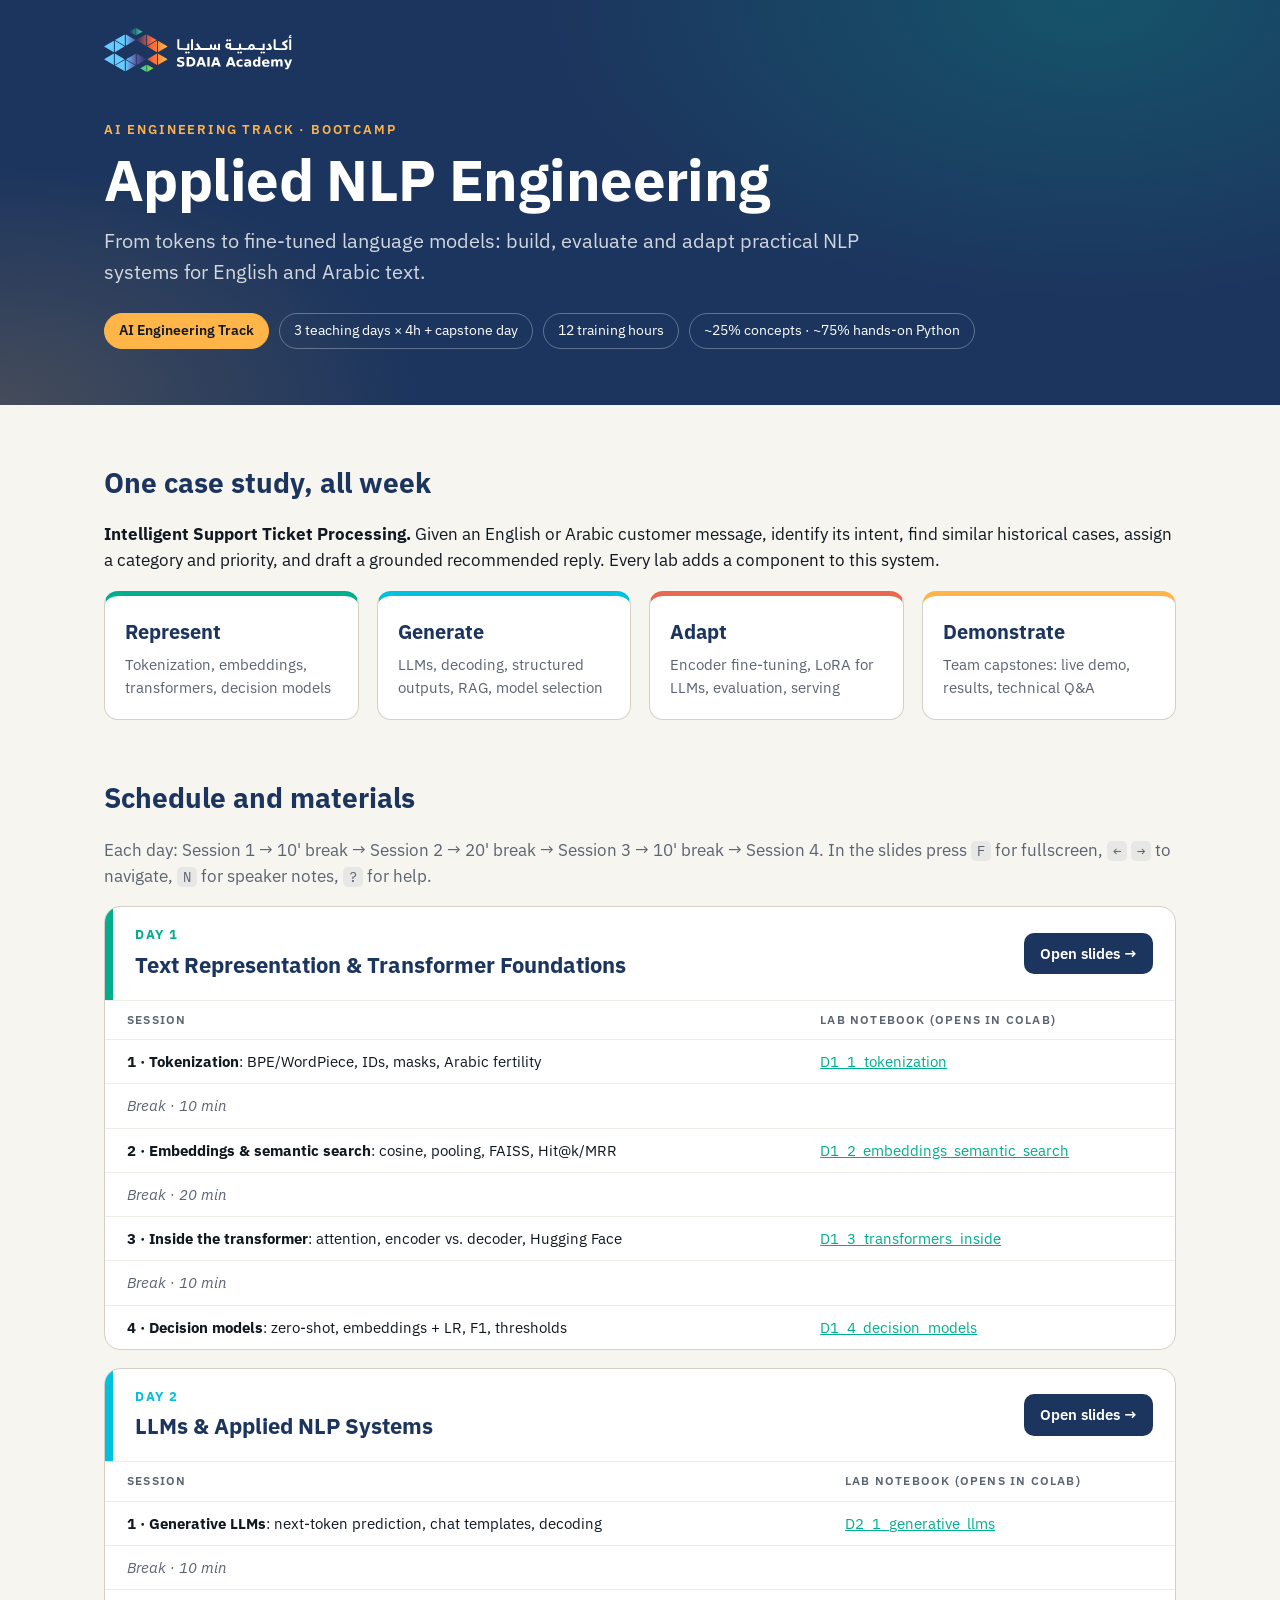
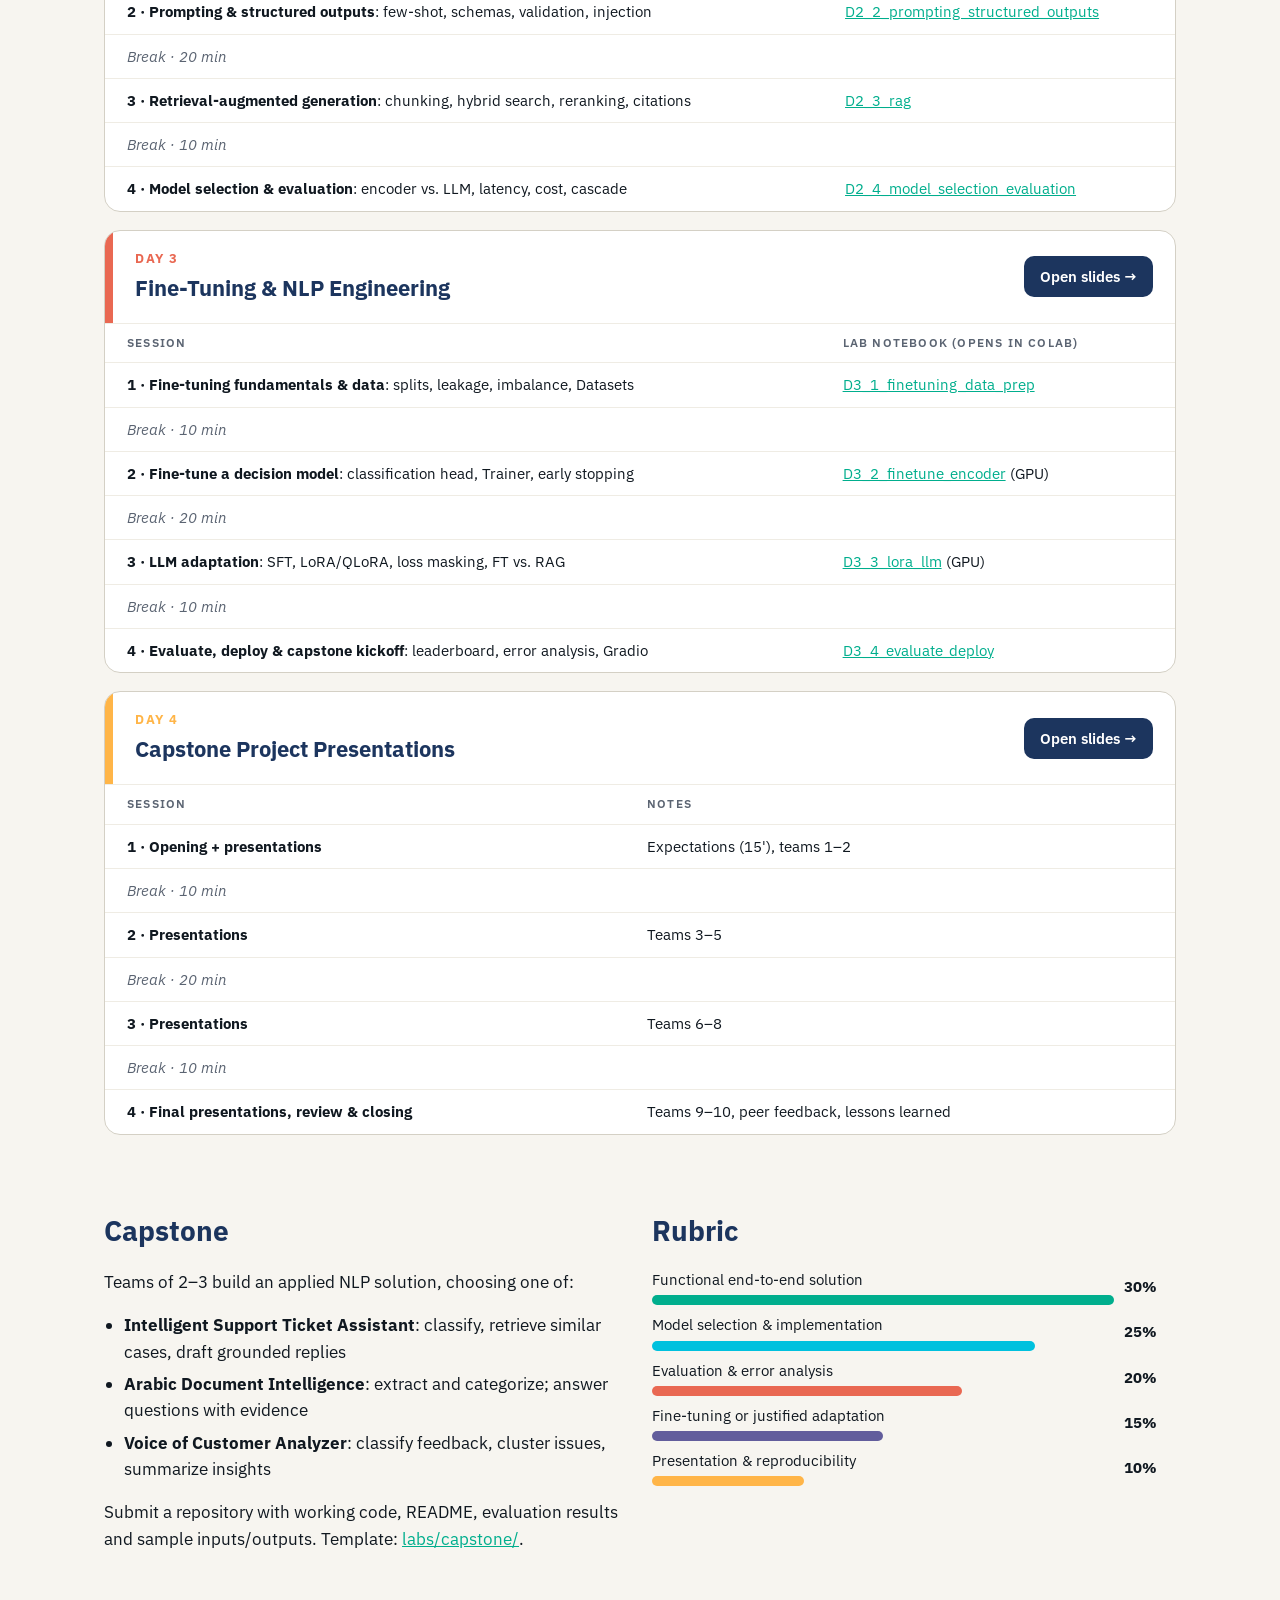
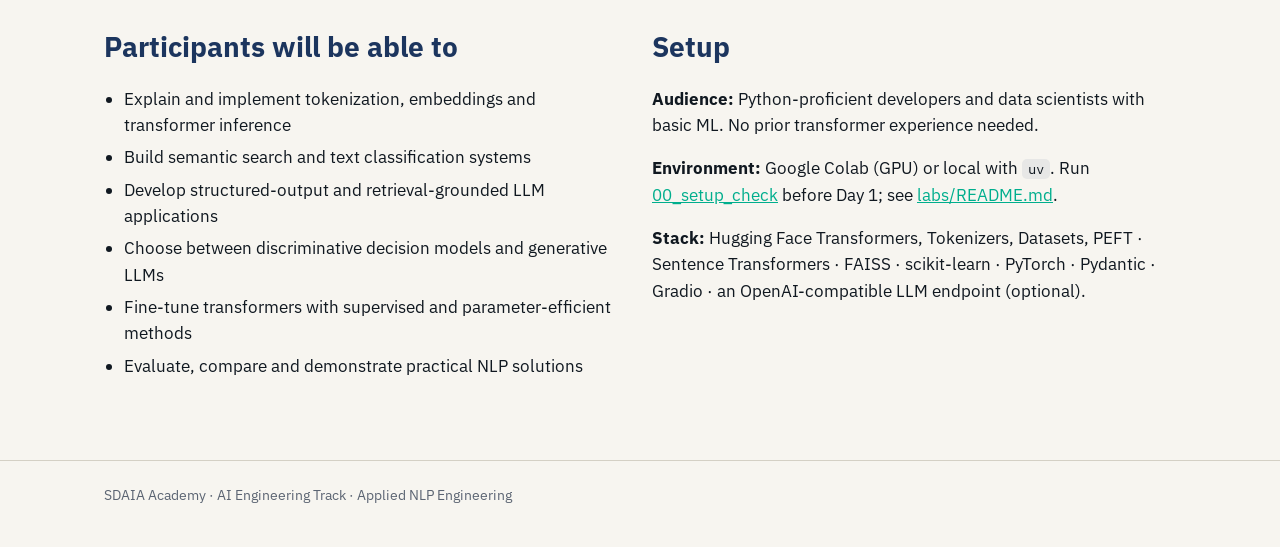
==== index.html @ 2f226b3b "Add Applied NLP bootcamp: slides, course page, labs infrastructure - Course page (index.html) with s" ====
<!doctype html>
<html lang="en">
<head>
<meta charset="utf-8">
<meta name="viewport" content="width=device-width, initial-scale=1">
<title>Applied NLP Engineering</title>
<link rel="icon" href="assets/img/academy.svg">
<link rel="preconnect" href="https://fonts.googleapis.com">
<link rel="preconnect" href="https://fonts.gstatic.com" crossorigin>
<link href="https://fonts.googleapis.com/css2?family=IBM+Plex+Mono:wght@400;600&family=IBM+Plex+Sans+Arabic:wght@400;600;700&family=IBM+Plex+Sans:wght@400;600;700&display=swap" rel="stylesheet">
<style>
  :root {
    --navy: #1c355e; --teal: #00ae8d; --coral: #e96852; --cyan: #00c1de; --amber: #ffb548; --purple: #625d9c;
    --ink: #101820; --paper: #f7f5f0; --paper-2: #efece4; --line: #d4d0c5; --muted: #5b6472;
    --font: "IBM Plex Sans", "IBM Plex Sans Arabic", system-ui, sans-serif; --mono: "IBM Plex Mono", ui-monospace, monospace;
  }
  * { box-sizing: border-box; }
  body { margin: 0; background: var(--paper); color: var(--ink); font: 17px/1.55 var(--font); }
  a { color: var(--teal); }
  .wrap { max-width: 1120px; margin: 0 auto; padding: 0 24px; }
  header {
    background: radial-gradient(900px 500px at 85% 0%, rgba(0,174,141,.25), transparent 60%),
                radial-gradient(700px 400px at 0% 100%, rgba(255,181,72,.18), transparent 60%), var(--navy);
    color: #fff; padding: 28px 0 56px;
  }
  .logo { height: 44px; color: #fff; display: flex; }
  .logo svg { height: 100%; width: auto; }
  .kicker { font-size: 13px; letter-spacing: .14em; text-transform: uppercase; font-weight: 600; color: var(--amber); margin: 48px 0 10px; }
  h1 { font-size: clamp(34px, 6vw, 58px); line-height: 1.05; margin: 0 0 14px; letter-spacing: -.01em; }
  header p { color: rgba(255,255,255,.8); font-size: 20px; max-width: 760px; margin: 0; }
  .meta { display: flex; flex-wrap: wrap; gap: 10px; margin-top: 26px; }
  .meta span { font-size: 14px; padding: 6px 14px; border-radius: 999px; border: 1px solid rgba(255,255,255,.3); }
  .meta span.track { background: var(--amber); color: var(--ink); border-color: var(--amber); font-weight: 600; }
  h2 { color: var(--navy); font-size: 28px; margin: 56px 0 16px; }
  h3 { color: var(--navy); margin: 0 0 6px; font-size: 20px; }
  .grid { display: grid; gap: 18px; grid-template-columns: repeat(auto-fit, minmax(240px, 1fr)); }
  .card { background: #fff; border: 1px solid var(--line); border-top: 5px solid var(--c, var(--navy)); border-radius: 14px; padding: 20px; }
  .card p { margin: 0; color: var(--muted); font-size: 15px; }
  .day { background: #fff; border: 1px solid var(--line); border-radius: 16px; margin-bottom: 18px; overflow: hidden; }
  .day-head { display: flex; flex-wrap: wrap; justify-content: space-between; align-items: center; gap: 12px; padding: 18px 22px; border-left: 8px solid var(--c); }
  .day-head .t { font-size: 13px; letter-spacing: .12em; text-transform: uppercase; color: var(--c); font-weight: 700; }
  .day-head h3 { font-size: 22px; margin: 2px 0 0; }
  .btn { display: inline-block; text-decoration: none; background: var(--navy); color: #fff; padding: 9px 16px; border-radius: 10px; font-weight: 600; font-size: 15px; }
  .btn:hover { background: #142846; }
  table { width: 100%; border-collapse: collapse; font-size: 15px; }
  td, th { padding: 10px 22px; border-top: 1px solid var(--paper-2); text-align: left; vertical-align: top; }
  th { font-size: 12px; letter-spacing: .1em; text-transform: uppercase; color: var(--muted); font-weight: 600; }
    td.brk { color: var(--muted); font-style: italic; }
  code { font-family: var(--mono); font-size: 13.5px; background: rgba(28,53,94,.07); padding: 1px 6px; border-radius: 5px; }
  .two { display: grid; gap: 24px; grid-template-columns: repeat(auto-fit, minmax(300px, 1fr)); }
  ul { padding-left: 20px; } li { margin-bottom: 6px; }
  .bar { display: grid; grid-template-columns: 1fr 52px; gap: 10px; align-items: center; margin-bottom: 8px; font-size: 15px; }
  .bar i { display: block; height: 10px; border-radius: 5px; background: var(--c, var(--teal)); width: var(--w); margin-top: 4px; }
  footer { margin: 64px 0 0; padding: 24px 0 40px; border-top: 1px solid var(--line); color: var(--muted); font-size: 14px; }
  .scroll { overflow-x: auto; }
  @media (max-width: 640px) { td, th { padding: 9px 12px; } .day-head { padding: 16px; } }
</style>
</head>
<body>
<header>
  <div class="wrap">
    <div class="logo" id="logo"></div>
    <div class="kicker">AI Engineering Track · Bootcamp</div>
    <h1>Applied NLP Engineering</h1>
    <p>From tokens to fine-tuned language models: build, evaluate and adapt practical NLP systems for English and Arabic text.</p>
    <div class="meta">
      <span class="track">AI Engineering Track</span>
      <span>3 teaching days × 4h + capstone day</span>
      <span>12 training hours</span>
      <span>~25% concepts · ~75% hands-on Python</span>
    </div>
  </div>
</header>

<main class="wrap">
  <h2>One case study, all week</h2>
  <p><b>Intelligent Support Ticket Processing.</b> Given an English or Arabic customer message, identify its intent, find similar historical cases, assign a category and priority, and draft a grounded recommended reply. Every lab adds a component to this system.</p>
  <div class="grid">
    <div class="card" style="--c:var(--teal)"><h3>Represent</h3><p>Tokenization, embeddings, transformers, decision models</p></div>
    <div class="card" style="--c:var(--cyan)"><h3>Generate</h3><p>LLMs, decoding, structured outputs, RAG, model selection</p></div>
    <div class="card" style="--c:var(--coral)"><h3>Adapt</h3><p>Encoder fine-tuning, LoRA for LLMs, evaluation, serving</p></div>
    <div class="card" style="--c:var(--amber)"><h3>Demonstrate</h3><p>Team capstones: live demo, results, technical Q&amp;A</p></div>
  </div>

  <h2>Schedule and materials</h2>
  <p style="color:var(--muted)">Each day: Session 1 → 10' break → Session 2 → 20' break → Session 3 → 10' break → Session 4. In the slides press <code>F</code> for fullscreen, <code>←</code> <code>→</code> to navigate, <code>N</code> for speaker notes, <code>?</code> for help.</p>

  <div class="day">
    <div class="day-head" style="--c:var(--teal)"><div><div class="t">Day 1</div><h3>Text Representation &amp; Transformer Foundations</h3></div><a class="btn" href="slides/day1.html">Open slides →</a></div>
    <div class="scroll"><table>
      <tr><th>Session</th><th>Lab notebook (opens in Colab)</th></tr>
      <tr><td><b>1 · Tokenization</b>: BPE/WordPiece, IDs, masks, Arabic fertility</td><td><a href="https://colab.research.google.com/github/SDAIAAcademy/applied-nlp/blob/main/labs/D1_1_tokenization.ipynb">D1_1_tokenization</a></td></tr>
      <tr><td class="brk" colspan="2">Break · 10 min</td></tr>
      <tr><td><b>2 · Embeddings &amp; semantic search</b>: cosine, pooling, FAISS, Hit@k/MRR</td><td><a href="https://colab.research.google.com/github/SDAIAAcademy/applied-nlp/blob/main/labs/D1_2_embeddings_semantic_search.ipynb">D1_2_embeddings_semantic_search</a></td></tr>
      <tr><td class="brk" colspan="2">Break · 20 min</td></tr>
      <tr><td><b>3 · Inside the transformer</b>: attention, encoder vs. decoder, Hugging Face</td><td><a href="https://colab.research.google.com/github/SDAIAAcademy/applied-nlp/blob/main/labs/D1_3_transformers_inside.ipynb">D1_3_transformers_inside</a></td></tr>
      <tr><td class="brk" colspan="2">Break · 10 min</td></tr>
      <tr><td><b>4 · Decision models</b>: zero-shot, embeddings + LR, F1, thresholds</td><td><a href="https://colab.research.google.com/github/SDAIAAcademy/applied-nlp/blob/main/labs/D1_4_decision_models.ipynb">D1_4_decision_models</a></td></tr>
    </table></div>
  </div>

  <div class="day">
    <div class="day-head" style="--c:var(--cyan)"><div><div class="t">Day 2</div><h3>LLMs &amp; Applied NLP Systems</h3></div><a class="btn" href="slides/day2.html">Open slides →</a></div>
    <div class="scroll"><table>
      <tr><th>Session</th><th>Lab notebook (opens in Colab)</th></tr>
      <tr><td><b>1 · Generative LLMs</b>: next-token prediction, chat templates, decoding</td><td><a href="https://colab.research.google.com/github/SDAIAAcademy/applied-nlp/blob/main/labs/D2_1_generative_llms.ipynb">D2_1_generative_llms</a></td></tr>
      <tr><td class="brk" colspan="2">Break · 10 min</td></tr>
      <tr><td><b>2 · Prompting &amp; structured outputs</b>: few-shot, schemas, validation, injection</td><td><a href="https://colab.research.google.com/github/SDAIAAcademy/applied-nlp/blob/main/labs/D2_2_prompting_structured_outputs.ipynb">D2_2_prompting_structured_outputs</a></td></tr>
      <tr><td class="brk" colspan="2">Break · 20 min</td></tr>
      <tr><td><b>3 · Retrieval-augmented generation</b>: chunking, hybrid search, reranking, citations</td><td><a href="https://colab.research.google.com/github/SDAIAAcademy/applied-nlp/blob/main/labs/D2_3_rag.ipynb">D2_3_rag</a></td></tr>
      <tr><td class="brk" colspan="2">Break · 10 min</td></tr>
      <tr><td><b>4 · Model selection &amp; evaluation</b>: encoder vs. LLM, latency, cost, cascade</td><td><a href="https://colab.research.google.com/github/SDAIAAcademy/applied-nlp/blob/main/labs/D2_4_model_selection_evaluation.ipynb">D2_4_model_selection_evaluation</a></td></tr>
    </table></div>
  </div>

  <div class="day">
    <div class="day-head" style="--c:var(--coral)"><div><div class="t">Day 3</div><h3>Fine-Tuning &amp; NLP Engineering</h3></div><a class="btn" href="slides/day3.html">Open slides →</a></div>
    <div class="scroll"><table>
      <tr><th>Session</th><th>Lab notebook (opens in Colab)</th></tr>
      <tr><td><b>1 · Fine-tuning fundamentals &amp; data</b>: splits, leakage, imbalance, Datasets</td><td><a href="https://colab.research.google.com/github/SDAIAAcademy/applied-nlp/blob/main/labs/D3_1_finetuning_data_prep.ipynb">D3_1_finetuning_data_prep</a></td></tr>
      <tr><td class="brk" colspan="2">Break · 10 min</td></tr>
      <tr><td><b>2 · Fine-tune a decision model</b>: classification head, Trainer, early stopping</td><td><a href="https://colab.research.google.com/github/SDAIAAcademy/applied-nlp/blob/main/labs/D3_2_finetune_encoder.ipynb">D3_2_finetune_encoder</a> (GPU)</td></tr>
      <tr><td class="brk" colspan="2">Break · 20 min</td></tr>
      <tr><td><b>3 · LLM adaptation</b>: SFT, LoRA/QLoRA, loss masking, FT vs. RAG</td><td><a href="https://colab.research.google.com/github/SDAIAAcademy/applied-nlp/blob/main/labs/D3_3_lora_llm.ipynb">D3_3_lora_llm</a> (GPU)</td></tr>
      <tr><td class="brk" colspan="2">Break · 10 min</td></tr>
      <tr><td><b>4 · Evaluate, deploy &amp; capstone kickoff</b>: leaderboard, error analysis, Gradio</td><td><a href="https://colab.research.google.com/github/SDAIAAcademy/applied-nlp/blob/main/labs/D3_4_evaluate_deploy.ipynb">D3_4_evaluate_deploy</a></td></tr>
    </table></div>
  </div>

  <div class="day">
    <div class="day-head" style="--c:var(--amber)"><div><div class="t">Day 4</div><h3>Capstone Project Presentations</h3></div><a class="btn" href="slides/day4.html">Open slides →</a></div>
    <div class="scroll"><table>
      <tr><th>Session</th><th>Notes</th></tr>
      <tr><td><b>1 · Opening + presentations</b></td><td>Expectations (15'), teams 1–2</td></tr>
      <tr><td class="brk" colspan="2">Break · 10 min</td></tr>
      <tr><td><b>2 · Presentations</b></td><td>Teams 3–5</td></tr>
      <tr><td class="brk" colspan="2">Break · 20 min</td></tr>
      <tr><td><b>3 · Presentations</b></td><td>Teams 6–8</td></tr>
      <tr><td class="brk" colspan="2">Break · 10 min</td></tr>
      <tr><td><b>4 · Final presentations, review &amp; closing</b></td><td>Teams 9–10, peer feedback, lessons learned</td></tr>
    </table></div>
  </div>

  <div class="two">
    <div>
      <h2>Capstone</h2>
      <p>Teams of 2–3 build an applied NLP solution, choosing one of:</p>
      <ul>
        <li><b>Intelligent Support Ticket Assistant</b>: classify, retrieve similar cases, draft grounded replies</li>
        <li><b>Arabic Document Intelligence</b>: extract and categorize; answer questions with evidence</li>
        <li><b>Voice of Customer Analyzer</b>: classify feedback, cluster issues, summarize insights</li>
      </ul>
      <p>Submit a repository with working code, README, evaluation results and sample inputs/outputs. Template: <a href="https://github.com/SDAIAAcademy/applied-nlp/tree/main/labs/capstone">labs/capstone/</a>.</p>
    </div>
    <div>
      <h2>Rubric</h2>
      <div class="bar"><span>Functional end-to-end solution<i style="--w:100%"></i></span><b>30%</b></div>
      <div class="bar"><span>Model selection &amp; implementation<i style="--w:83%;--c:var(--cyan)"></i></span><b>25%</b></div>
      <div class="bar"><span>Evaluation &amp; error analysis<i style="--w:67%;--c:var(--coral)"></i></span><b>20%</b></div>
      <div class="bar"><span>Fine-tuning or justified adaptation<i style="--w:50%;--c:var(--purple)"></i></span><b>15%</b></div>
      <div class="bar"><span>Presentation &amp; reproducibility<i style="--w:33%;--c:var(--amber)"></i></span><b>10%</b></div>
    </div>
  </div>

  <div class="two">
    <div>
      <h2>Participants will be able to</h2>
      <ul>
        <li>Explain and implement tokenization, embeddings and transformer inference</li>
        <li>Build semantic search and text classification systems</li>
        <li>Develop structured-output and retrieval-grounded LLM applications</li>
        <li>Choose between discriminative decision models and generative LLMs</li>
        <li>Fine-tune transformers with supervised and parameter-efficient methods</li>
        <li>Evaluate, compare and demonstrate practical NLP solutions</li>
      </ul>
    </div>
    <div>
      <h2>Setup</h2>
      <p><b>Audience:</b> Python-proficient developers and data scientists with basic ML. No prior transformer experience needed.</p>
      <p><b>Environment:</b> Google Colab (GPU) or local with <code>uv</code>. Run <a href="https://colab.research.google.com/github/SDAIAAcademy/applied-nlp/blob/main/labs/00_setup_check.ipynb">00_setup_check</a> before Day 1; see <a href="https://github.com/SDAIAAcademy/applied-nlp/tree/main/labs#readme">labs/README.md</a>.</p>
      <p><b>Stack:</b> Hugging Face Transformers, Tokenizers, Datasets, PEFT · Sentence Transformers · FAISS · scikit-learn · PyTorch · Pydantic · Gradio · an OpenAI-compatible LLM endpoint (optional).</p>
    </div>
  </div>
</main>
<footer><div class="wrap">SDAIA Academy · AI Engineering Track · Applied NLP Engineering</div></footer>
<script src="assets/logo.js"></script>
<script>document.getElementById('logo').innerHTML = window.ACADEMY_LOGO || 'SDAIA Academy';</script>
</body>
</html>
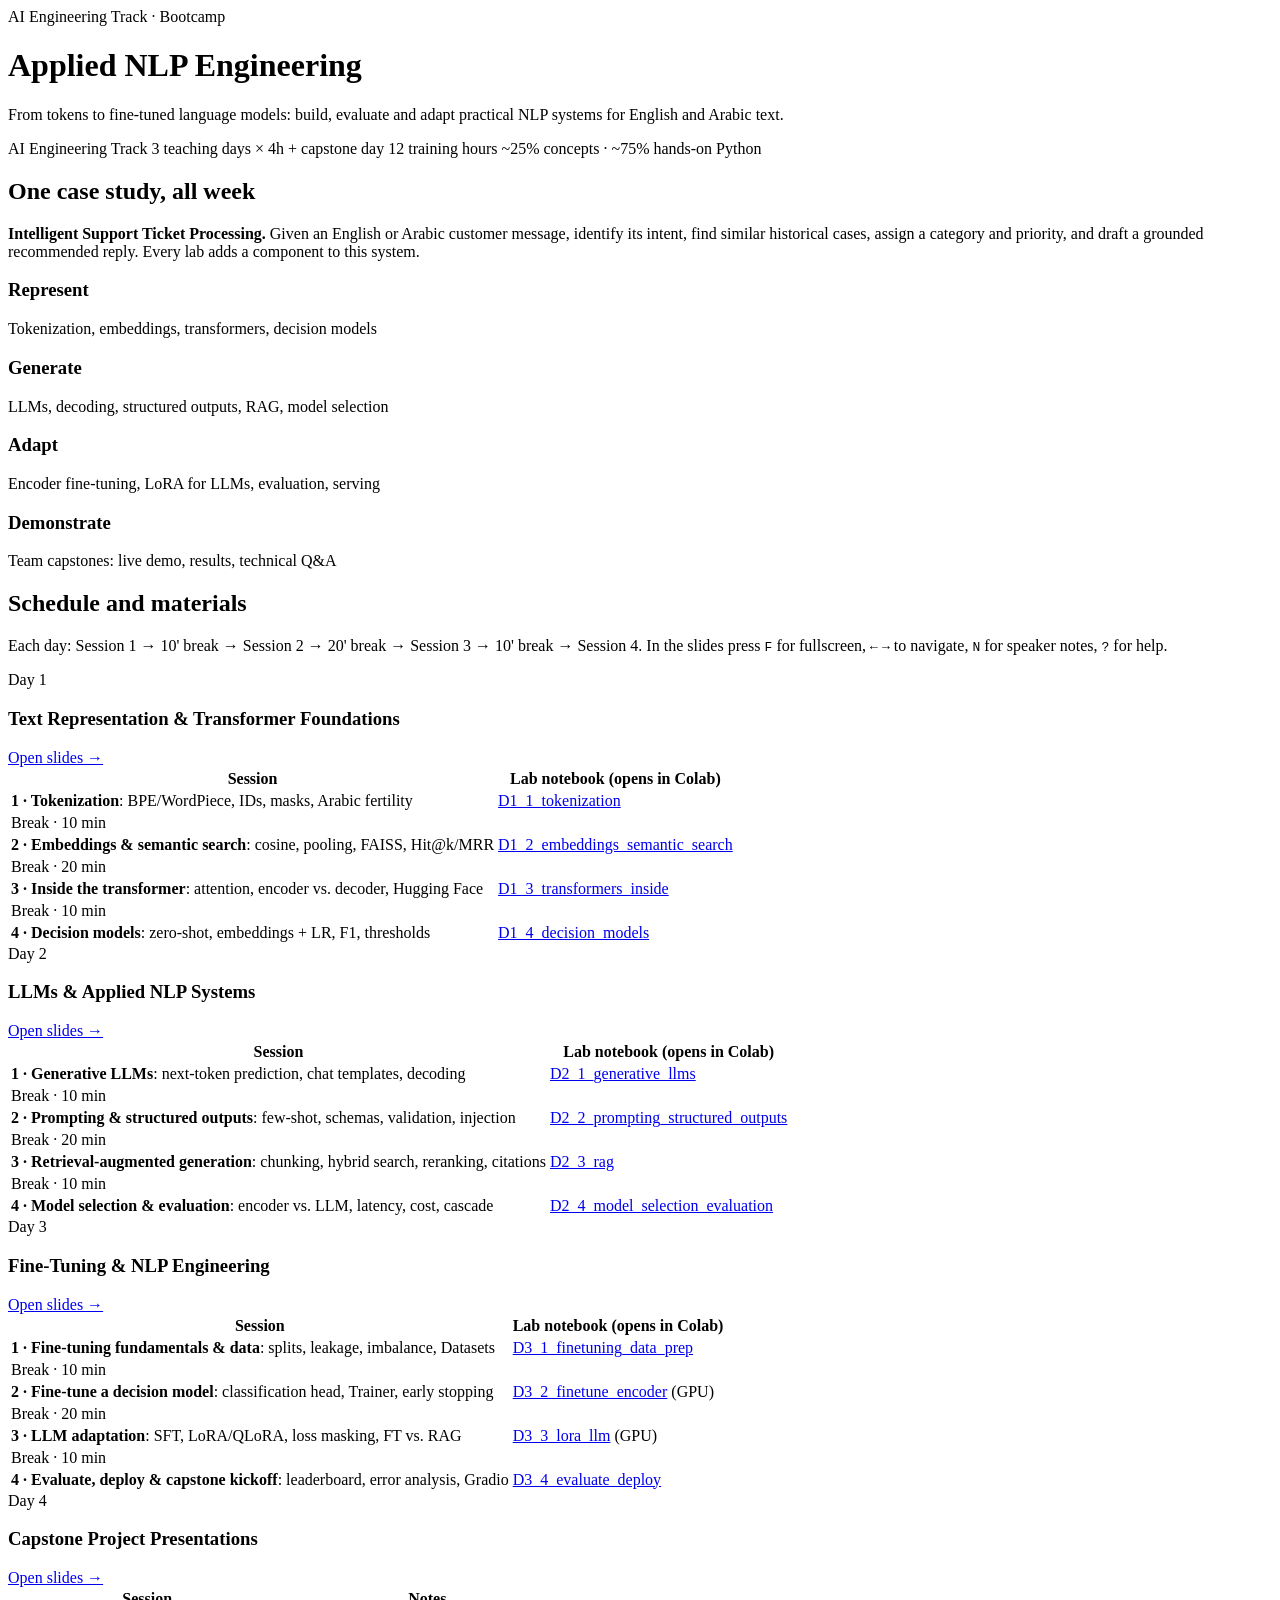
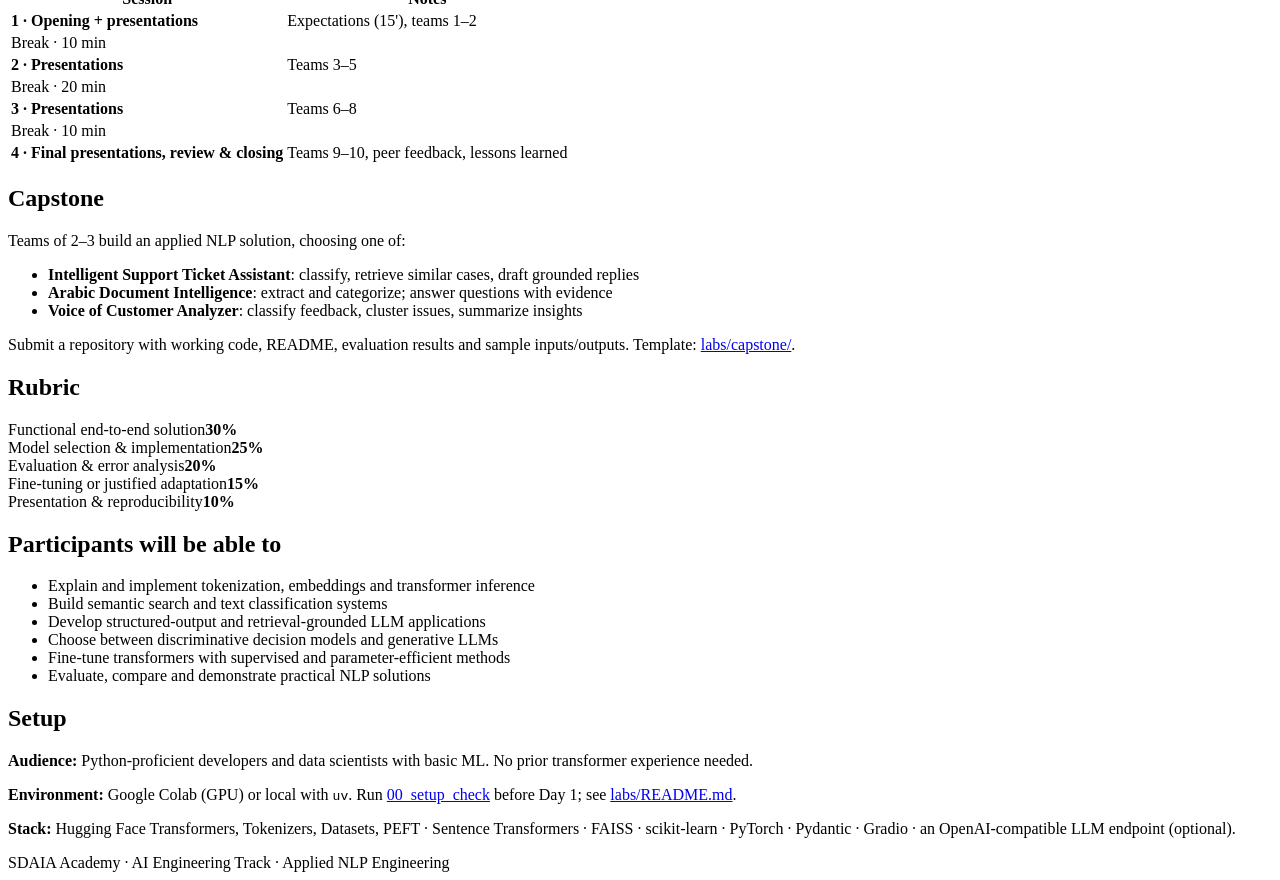
==== commit ba3676a0: "Use the shared SDAIA Academy slide system The decks, the course page and the lab pages now load deck" ====
--- a/index.html
+++ b/index.html
@@ -1,60 +1,11 @@
 <!doctype html>
-<html lang="en">
+<html lang="en" data-track="ai-engineering">
 <head>
 <meta charset="utf-8">
 <meta name="viewport" content="width=device-width, initial-scale=1">
 <title>Applied NLP Engineering</title>
-<link rel="icon" href="assets/img/academy.svg">
-<link rel="preconnect" href="https://fonts.googleapis.com">
-<link rel="preconnect" href="https://fonts.gstatic.com" crossorigin>
-<link href="https://fonts.googleapis.com/css2?family=IBM+Plex+Mono:wght@400;600&family=IBM+Plex+Sans+Arabic:wght@400;600;700&family=IBM+Plex+Sans:wght@400;600;700&display=swap" rel="stylesheet">
-<style>
-  :root {
-    --navy: #1c355e; --teal: #00ae8d; --coral: #e96852; --cyan: #00c1de; --amber: #ffb548; --purple: #625d9c;
-    --ink: #101820; --paper: #f7f5f0; --paper-2: #efece4; --line: #d4d0c5; --muted: #5b6472;
-    --font: "IBM Plex Sans", "IBM Plex Sans Arabic", system-ui, sans-serif; --mono: "IBM Plex Mono", ui-monospace, monospace;
-  }
-  * { box-sizing: border-box; }
-  body { margin: 0; background: var(--paper); color: var(--ink); font: 17px/1.55 var(--font); }
-  a { color: var(--teal); }
-  .wrap { max-width: 1120px; margin: 0 auto; padding: 0 24px; }
-  header {
-    background: radial-gradient(900px 500px at 85% 0%, rgba(0,174,141,.25), transparent 60%),
-                radial-gradient(700px 400px at 0% 100%, rgba(255,181,72,.18), transparent 60%), var(--navy);
-    color: #fff; padding: 28px 0 56px;
-  }
-  .logo { height: 44px; color: #fff; display: flex; }
-  .logo svg { height: 100%; width: auto; }
-  .kicker { font-size: 13px; letter-spacing: .14em; text-transform: uppercase; font-weight: 600; color: var(--amber); margin: 48px 0 10px; }
-  h1 { font-size: clamp(34px, 6vw, 58px); line-height: 1.05; margin: 0 0 14px; letter-spacing: -.01em; }
-  header p { color: rgba(255,255,255,.8); font-size: 20px; max-width: 760px; margin: 0; }
-  .meta { display: flex; flex-wrap: wrap; gap: 10px; margin-top: 26px; }
-  .meta span { font-size: 14px; padding: 6px 14px; border-radius: 999px; border: 1px solid rgba(255,255,255,.3); }
-  .meta span.track { background: var(--amber); color: var(--ink); border-color: var(--amber); font-weight: 600; }
-  h2 { color: var(--navy); font-size: 28px; margin: 56px 0 16px; }
-  h3 { color: var(--navy); margin: 0 0 6px; font-size: 20px; }
-  .grid { display: grid; gap: 18px; grid-template-columns: repeat(auto-fit, minmax(240px, 1fr)); }
-  .card { background: #fff; border: 1px solid var(--line); border-top: 5px solid var(--c, var(--navy)); border-radius: 14px; padding: 20px; }
-  .card p { margin: 0; color: var(--muted); font-size: 15px; }
-  .day { background: #fff; border: 1px solid var(--line); border-radius: 16px; margin-bottom: 18px; overflow: hidden; }
-  .day-head { display: flex; flex-wrap: wrap; justify-content: space-between; align-items: center; gap: 12px; padding: 18px 22px; border-left: 8px solid var(--c); }
-  .day-head .t { font-size: 13px; letter-spacing: .12em; text-transform: uppercase; color: var(--c); font-weight: 700; }
-  .day-head h3 { font-size: 22px; margin: 2px 0 0; }
-  .btn { display: inline-block; text-decoration: none; background: var(--navy); color: #fff; padding: 9px 16px; border-radius: 10px; font-weight: 600; font-size: 15px; }
-  .btn:hover { background: #142846; }
-  table { width: 100%; border-collapse: collapse; font-size: 15px; }
-  td, th { padding: 10px 22px; border-top: 1px solid var(--paper-2); text-align: left; vertical-align: top; }
-  th { font-size: 12px; letter-spacing: .1em; text-transform: uppercase; color: var(--muted); font-weight: 600; }
-    td.brk { color: var(--muted); font-style: italic; }
-  code { font-family: var(--mono); font-size: 13.5px; background: rgba(28,53,94,.07); padding: 1px 6px; border-radius: 5px; }
-  .two { display: grid; gap: 24px; grid-template-columns: repeat(auto-fit, minmax(300px, 1fr)); }
-  ul { padding-left: 20px; } li { margin-bottom: 6px; }
-  .bar { display: grid; grid-template-columns: 1fr 52px; gap: 10px; align-items: center; margin-bottom: 8px; font-size: 15px; }
-  .bar i { display: block; height: 10px; border-radius: 5px; background: var(--c, var(--teal)); width: var(--w); margin-top: 4px; }
-  footer { margin: 64px 0 0; padding: 24px 0 40px; border-top: 1px solid var(--line); color: var(--muted); font-size: 14px; }
-  .scroll { overflow-x: auto; }
-  @media (max-width: 640px) { td, th { padding: 9px 12px; } .day-head { padding: 16px; } }
-</style>
+<link rel="icon" href="https://sdaiaacademy.github.io/slides/img/academy.svg">
+<link rel="stylesheet" href="https://sdaiaacademy.github.io/slides/page.css">
 </head>
 <body>
 <header>
@@ -183,7 +134,6 @@
   </div>
 </main>
 <footer><div class="wrap">SDAIA Academy · AI Engineering Track · Applied NLP Engineering</div></footer>
-<script src="assets/logo.js"></script>
-<script>document.getElementById('logo').innerHTML = window.ACADEMY_LOGO || 'SDAIA Academy';</script>
+<script src="https://sdaiaacademy.github.io/slides/academy.js"></script>
 </body>
 </html>
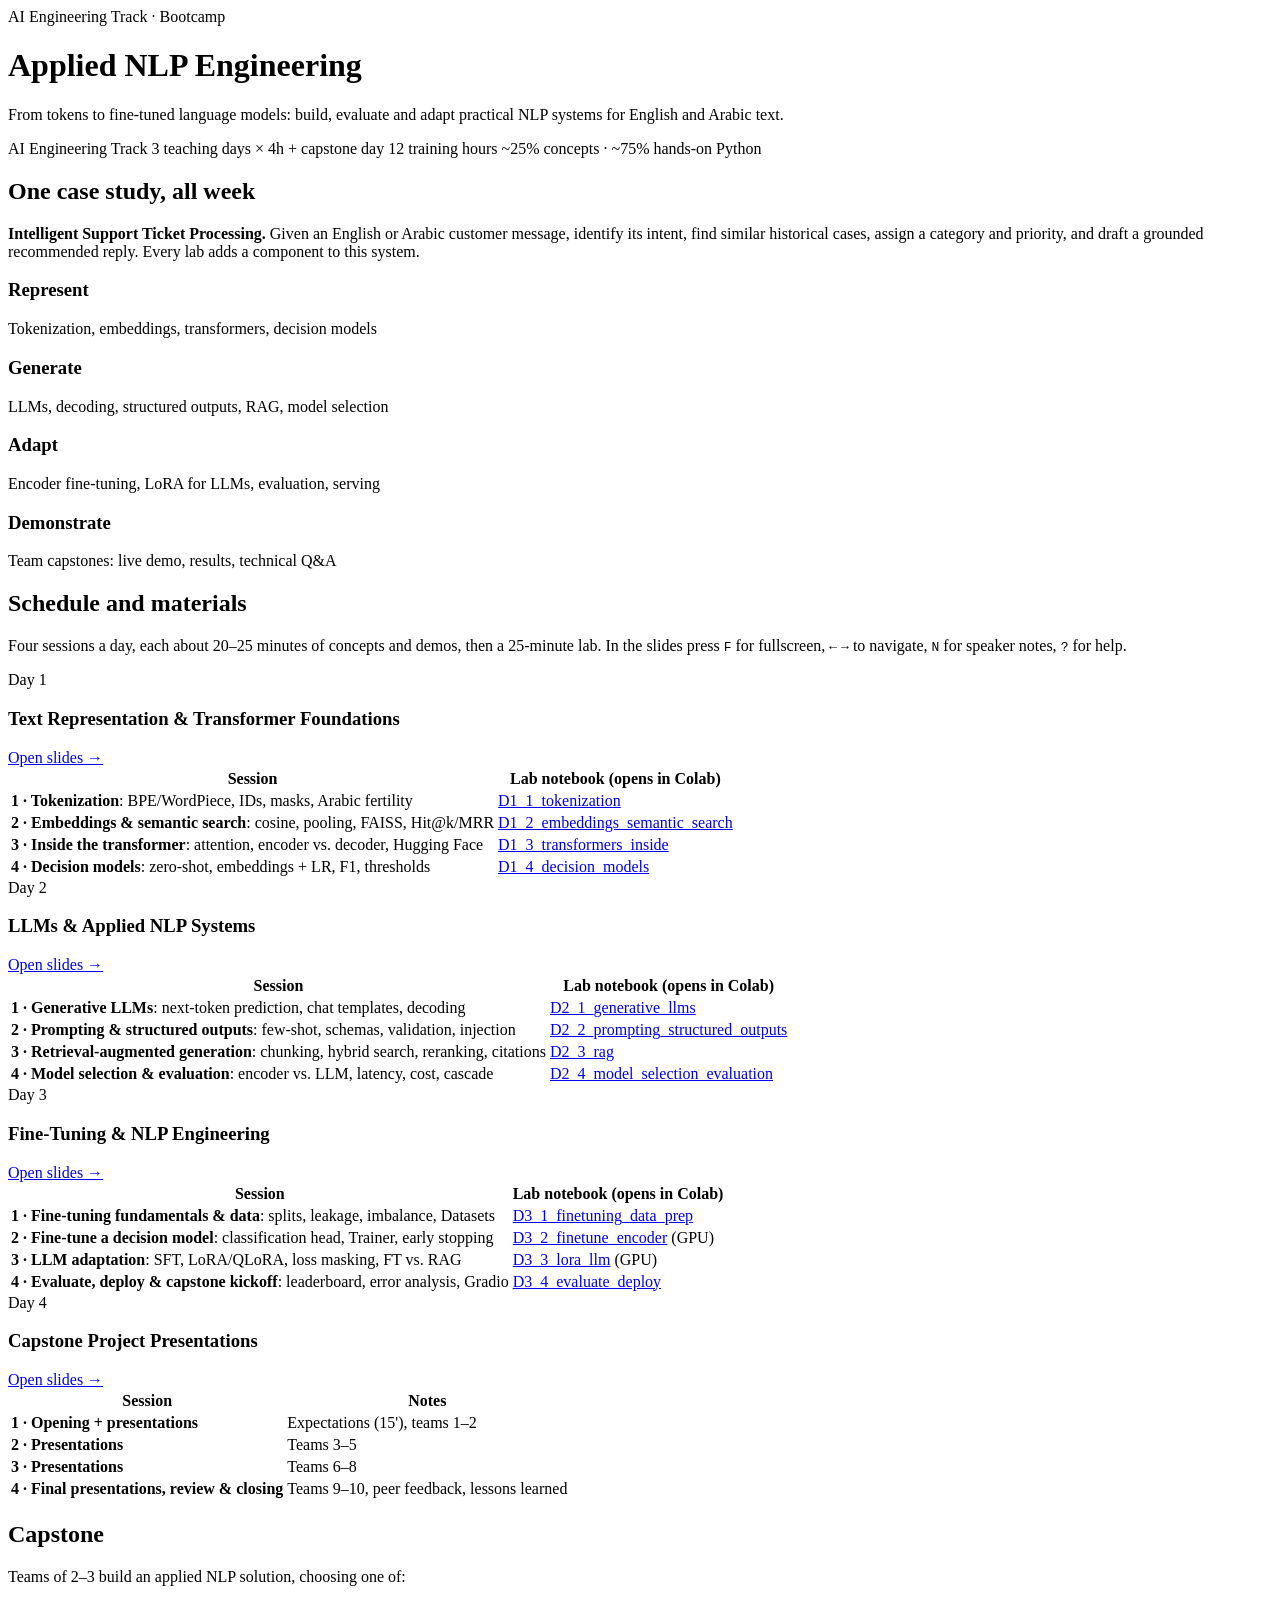
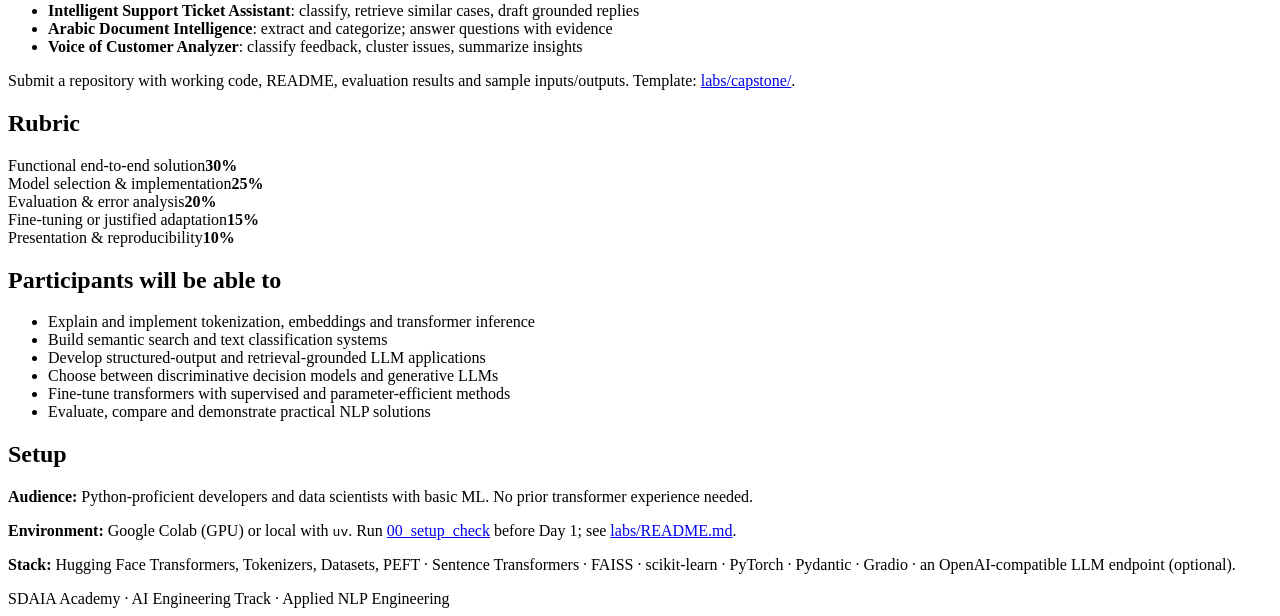
==== commit 74491051: "Course page without break rows or break wording Breaks are called from the deck (B) and no longer ap" ====
--- a/index.html
+++ b/index.html
@@ -4,7 +4,7 @@
 <meta charset="utf-8">
 <meta name="viewport" content="width=device-width, initial-scale=1">
 <title>Applied NLP Engineering</title>
-<link rel="icon" href="https://sdaiaacademy.github.io/slides/img/academy.svg">
+<link rel="icon" href="https://sdaiaacademy.github.io/slides/icon.svg">
 <link rel="stylesheet" href="https://sdaiaacademy.github.io/slides/page.css">
 </head>
 <body>
@@ -34,18 +34,15 @@
   </div>
 
   <h2>Schedule and materials</h2>
-  <p style="color:var(--muted)">Each day: Session 1 → 10' break → Session 2 → 20' break → Session 3 → 10' break → Session 4. In the slides press <code>F</code> for fullscreen, <code>←</code> <code>→</code> to navigate, <code>N</code> for speaker notes, <code>?</code> for help.</p>
+  <p style="color:var(--muted)">Four sessions a day, each about 20–25 minutes of concepts and demos, then a 25-minute lab. In the slides press <code>F</code> for fullscreen, <code>←</code> <code>→</code> to navigate, <code>N</code> for speaker notes, <code>?</code> for help.</p>
 
   <div class="day">
     <div class="day-head" style="--c:var(--teal)"><div><div class="t">Day 1</div><h3>Text Representation &amp; Transformer Foundations</h3></div><a class="btn" href="slides/day1.html">Open slides →</a></div>
     <div class="scroll"><table>
       <tr><th>Session</th><th>Lab notebook (opens in Colab)</th></tr>
       <tr><td><b>1 · Tokenization</b>: BPE/WordPiece, IDs, masks, Arabic fertility</td><td><a href="https://colab.research.google.com/github/SDAIAAcademy/applied-nlp/blob/main/labs/D1_1_tokenization.ipynb">D1_1_tokenization</a></td></tr>
-      <tr><td class="brk" colspan="2">Break · 10 min</td></tr>
       <tr><td><b>2 · Embeddings &amp; semantic search</b>: cosine, pooling, FAISS, Hit@k/MRR</td><td><a href="https://colab.research.google.com/github/SDAIAAcademy/applied-nlp/blob/main/labs/D1_2_embeddings_semantic_search.ipynb">D1_2_embeddings_semantic_search</a></td></tr>
-      <tr><td class="brk" colspan="2">Break · 20 min</td></tr>
       <tr><td><b>3 · Inside the transformer</b>: attention, encoder vs. decoder, Hugging Face</td><td><a href="https://colab.research.google.com/github/SDAIAAcademy/applied-nlp/blob/main/labs/D1_3_transformers_inside.ipynb">D1_3_transformers_inside</a></td></tr>
-      <tr><td class="brk" colspan="2">Break · 10 min</td></tr>
       <tr><td><b>4 · Decision models</b>: zero-shot, embeddings + LR, F1, thresholds</td><td><a href="https://colab.research.google.com/github/SDAIAAcademy/applied-nlp/blob/main/labs/D1_4_decision_models.ipynb">D1_4_decision_models</a></td></tr>
     </table></div>
   </div>
@@ -55,11 +52,8 @@
     <div class="scroll"><table>
       <tr><th>Session</th><th>Lab notebook (opens in Colab)</th></tr>
       <tr><td><b>1 · Generative LLMs</b>: next-token prediction, chat templates, decoding</td><td><a href="https://colab.research.google.com/github/SDAIAAcademy/applied-nlp/blob/main/labs/D2_1_generative_llms.ipynb">D2_1_generative_llms</a></td></tr>
-      <tr><td class="brk" colspan="2">Break · 10 min</td></tr>
       <tr><td><b>2 · Prompting &amp; structured outputs</b>: few-shot, schemas, validation, injection</td><td><a href="https://colab.research.google.com/github/SDAIAAcademy/applied-nlp/blob/main/labs/D2_2_prompting_structured_outputs.ipynb">D2_2_prompting_structured_outputs</a></td></tr>
-      <tr><td class="brk" colspan="2">Break · 20 min</td></tr>
       <tr><td><b>3 · Retrieval-augmented generation</b>: chunking, hybrid search, reranking, citations</td><td><a href="https://colab.research.google.com/github/SDAIAAcademy/applied-nlp/blob/main/labs/D2_3_rag.ipynb">D2_3_rag</a></td></tr>
-      <tr><td class="brk" colspan="2">Break · 10 min</td></tr>
       <tr><td><b>4 · Model selection &amp; evaluation</b>: encoder vs. LLM, latency, cost, cascade</td><td><a href="https://colab.research.google.com/github/SDAIAAcademy/applied-nlp/blob/main/labs/D2_4_model_selection_evaluation.ipynb">D2_4_model_selection_evaluation</a></td></tr>
     </table></div>
   </div>
@@ -69,11 +63,8 @@
     <div class="scroll"><table>
       <tr><th>Session</th><th>Lab notebook (opens in Colab)</th></tr>
       <tr><td><b>1 · Fine-tuning fundamentals &amp; data</b>: splits, leakage, imbalance, Datasets</td><td><a href="https://colab.research.google.com/github/SDAIAAcademy/applied-nlp/blob/main/labs/D3_1_finetuning_data_prep.ipynb">D3_1_finetuning_data_prep</a></td></tr>
-      <tr><td class="brk" colspan="2">Break · 10 min</td></tr>
       <tr><td><b>2 · Fine-tune a decision model</b>: classification head, Trainer, early stopping</td><td><a href="https://colab.research.google.com/github/SDAIAAcademy/applied-nlp/blob/main/labs/D3_2_finetune_encoder.ipynb">D3_2_finetune_encoder</a> (GPU)</td></tr>
-      <tr><td class="brk" colspan="2">Break · 20 min</td></tr>
       <tr><td><b>3 · LLM adaptation</b>: SFT, LoRA/QLoRA, loss masking, FT vs. RAG</td><td><a href="https://colab.research.google.com/github/SDAIAAcademy/applied-nlp/blob/main/labs/D3_3_lora_llm.ipynb">D3_3_lora_llm</a> (GPU)</td></tr>
-      <tr><td class="brk" colspan="2">Break · 10 min</td></tr>
       <tr><td><b>4 · Evaluate, deploy &amp; capstone kickoff</b>: leaderboard, error analysis, Gradio</td><td><a href="https://colab.research.google.com/github/SDAIAAcademy/applied-nlp/blob/main/labs/D3_4_evaluate_deploy.ipynb">D3_4_evaluate_deploy</a></td></tr>
     </table></div>
   </div>
@@ -83,11 +74,8 @@
     <div class="scroll"><table>
       <tr><th>Session</th><th>Notes</th></tr>
       <tr><td><b>1 · Opening + presentations</b></td><td>Expectations (15'), teams 1–2</td></tr>
-      <tr><td class="brk" colspan="2">Break · 10 min</td></tr>
       <tr><td><b>2 · Presentations</b></td><td>Teams 3–5</td></tr>
-      <tr><td class="brk" colspan="2">Break · 20 min</td></tr>
       <tr><td><b>3 · Presentations</b></td><td>Teams 6–8</td></tr>
-      <tr><td class="brk" colspan="2">Break · 10 min</td></tr>
       <tr><td><b>4 · Final presentations, review &amp; closing</b></td><td>Teams 9–10, peer feedback, lessons learned</td></tr>
     </table></div>
   </div>
